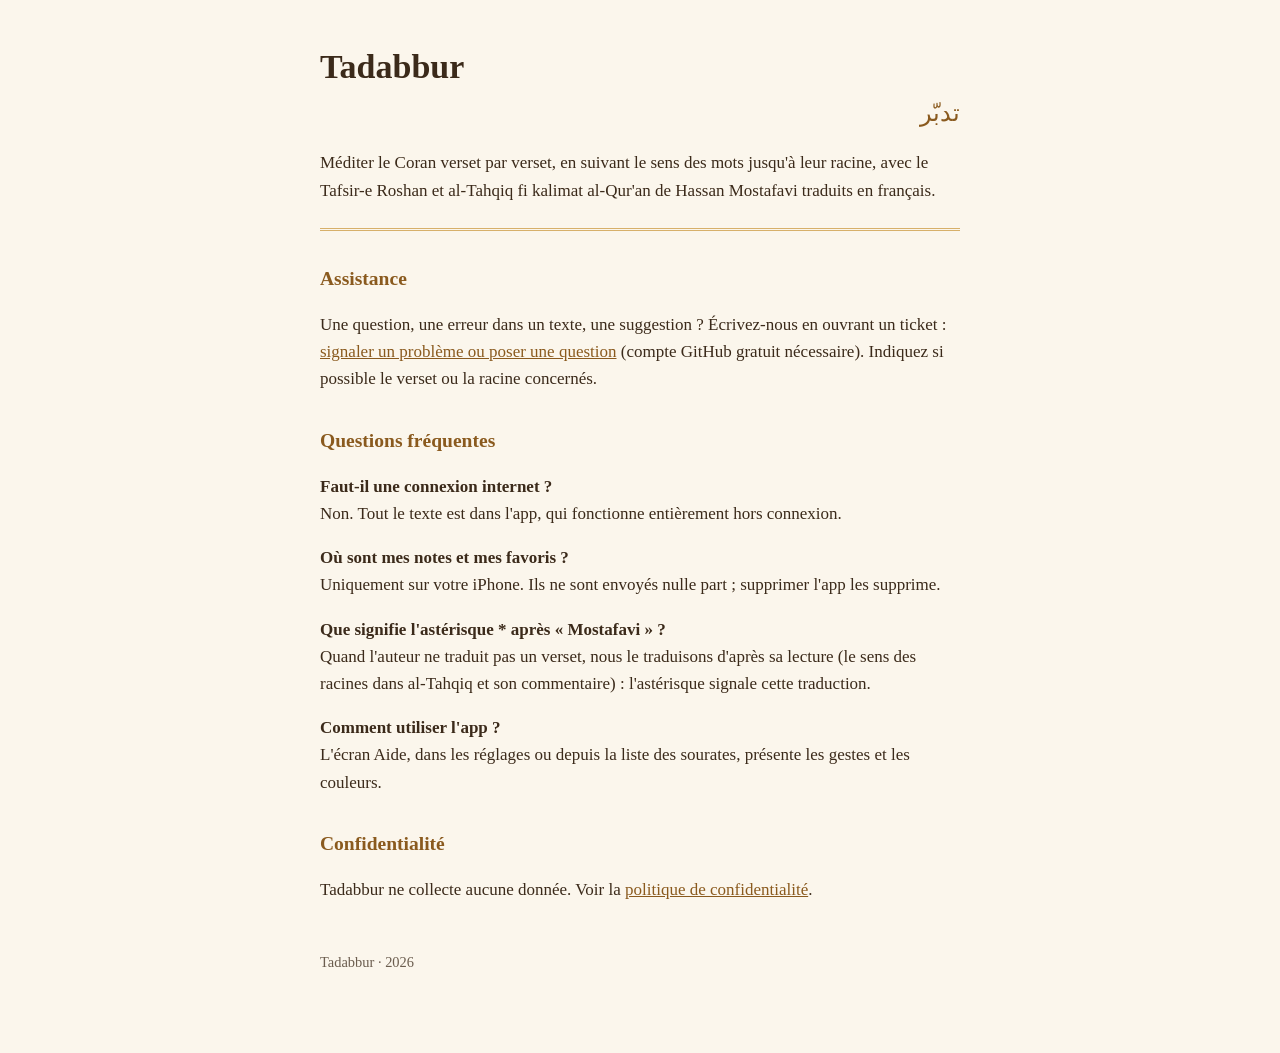
==== index.html @ c3d55732 "Pages d'assistance et de confidentialité de l'app Tadabbur Co-Authored-By: Claude Opus 5.5 <noreply@" ====
<!doctype html>
<html lang="fr">
<head>
<meta charset="utf-8">
<meta name="viewport" content="width=device-width, initial-scale=1">
<title>Tadabbur — Assistance</title>
<link rel="stylesheet" href="style.css">
</head>
<body>
<main>
<h1>Tadabbur</h1>
<p class="ar" lang="ar" dir="rtl">تدبّر</p>
<p>Méditer le Coran verset par verset, en suivant le sens des mots jusqu'à leur racine, avec le
Tafsir-e Roshan et al-Tahqiq fi kalimat al-Qur'an de Hassan Mostafavi traduits en français.</p>
<hr>

<h2>Assistance</h2>
<p>Une question, une erreur dans un texte, une suggestion ? Écrivez-nous en ouvrant un ticket :
<a href="https://github.com/Kazer159/tadabbur-app/issues/new">signaler un problème ou poser une question</a>
(compte GitHub gratuit nécessaire). Indiquez si possible le verset ou la racine concernés.</p>

<h2>Questions fréquentes</h2>
<p><strong>Faut-il une connexion internet ?</strong><br>
Non. Tout le texte est dans l'app, qui fonctionne entièrement hors connexion.</p>
<p><strong>Où sont mes notes et mes favoris ?</strong><br>
Uniquement sur votre iPhone. Ils ne sont envoyés nulle part ; supprimer l'app les supprime.</p>
<p><strong>Que signifie l'astérisque * après « Mostafavi » ?</strong><br>
Quand l'auteur ne traduit pas un verset, nous le traduisons d'après sa lecture (le sens des racines
dans al-Tahqiq et son commentaire) : l'astérisque signale cette traduction.</p>
<p><strong>Comment utiliser l'app ?</strong><br>
L'écran Aide, dans les réglages ou depuis la liste des sourates, présente les gestes et les couleurs.</p>

<h2>Confidentialité</h2>
<p>Tadabbur ne collecte aucune donnée. Voir la <a href="confidentialite.html">politique de confidentialité</a>.</p>

<p class="pied">Tadabbur · 2026</p>
</main>
</body>
</html>
---- style.css ----
:root { --papier: #FBF6EC; --encre: #3B2A1A; --accent: #8A5A1E; --filet: #D7B06A; }
@media (prefers-color-scheme: dark) { :root { --papier: #1E1812; --encre: #EFE6D6; --accent: #D7B06A; --filet: #8A5A1E; } }
body { margin: 0; background: var(--papier); color: var(--encre); font: 17px/1.6 Georgia, "Times New Roman", serif; }
main { max-width: 640px; margin: 0 auto; padding: 40px 16px 64px; }
h1 { font-size: 2em; margin: 0; }
.ar { font-size: 1.4em; color: var(--accent); margin: 0 0 8px; }
hr { border: 0; border-top: 3px double var(--filet); margin: 24px 0; }
h2 { font-size: 1.15em; color: var(--accent); margin-top: 32px; }
a { color: var(--accent); }
.pied { font-size: 0.85em; opacity: 0.75; margin-top: 48px; }
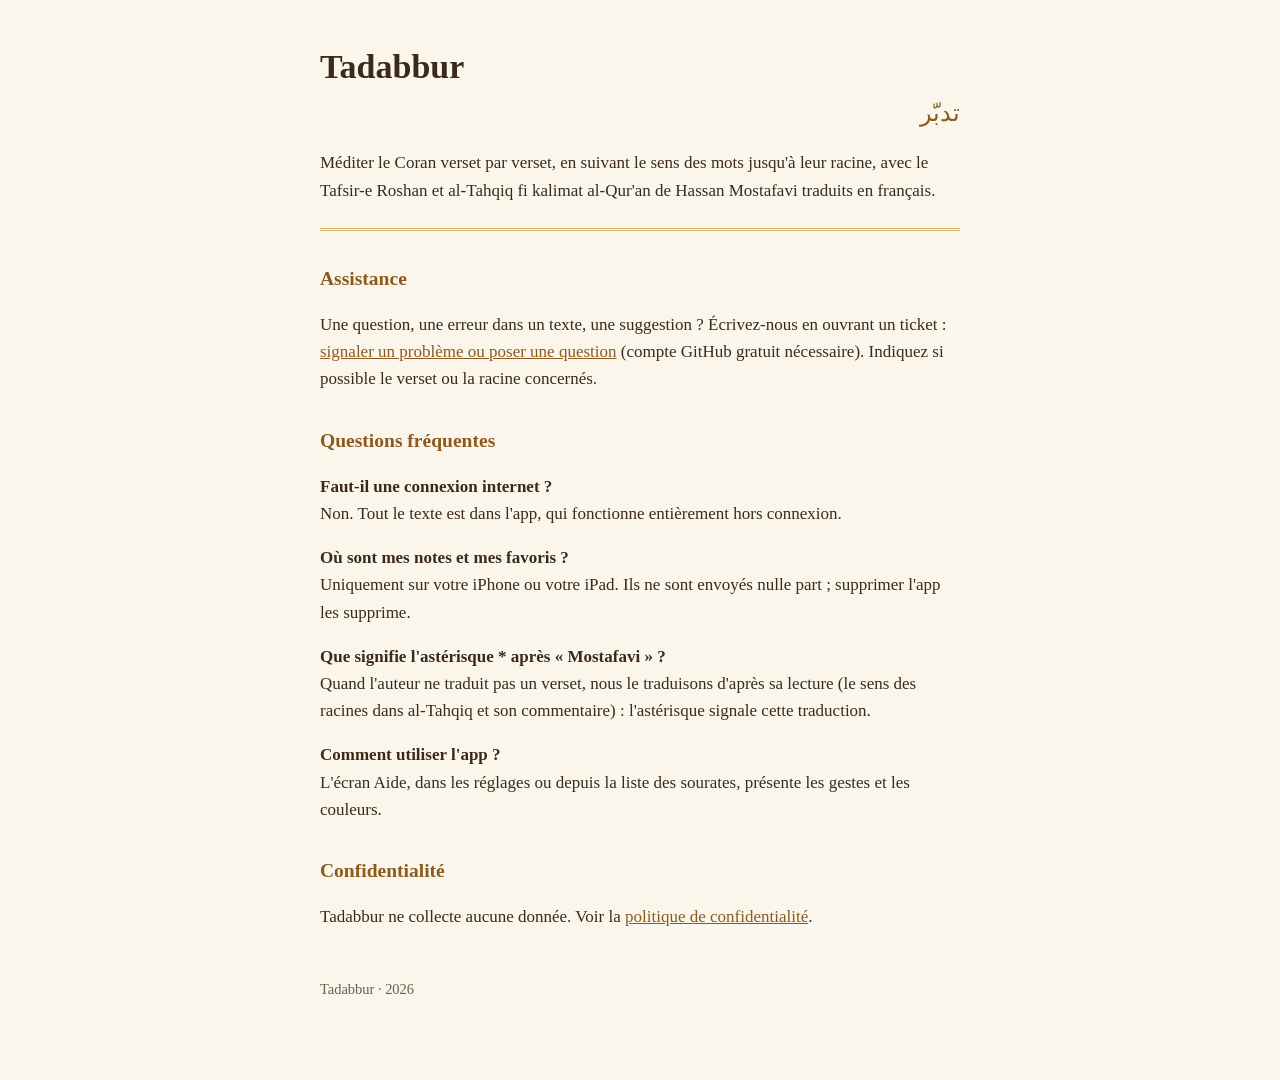
==== commit 8cabbb85: "Pages : l'app existe aussi sur iPad Co-Authored-By: Claude Opus 5.5 <noreply@anthropic.com>" ====
--- a/index.html
+++ b/index.html
@@ -23,7 +23,7 @@
 <p><strong>Faut-il une connexion internet ?</strong><br>
 Non. Tout le texte est dans l'app, qui fonctionne entièrement hors connexion.</p>
 <p><strong>Où sont mes notes et mes favoris ?</strong><br>
-Uniquement sur votre iPhone. Ils ne sont envoyés nulle part ; supprimer l'app les supprime.</p>
+Uniquement sur votre iPhone ou votre iPad. Ils ne sont envoyés nulle part ; supprimer l'app les supprime.</p>
 <p><strong>Que signifie l'astérisque * après « Mostafavi » ?</strong><br>
 Quand l'auteur ne traduit pas un verset, nous le traduisons d'après sa lecture (le sens des racines
 dans al-Tahqiq et son commentaire) : l'astérisque signale cette traduction.</p>
